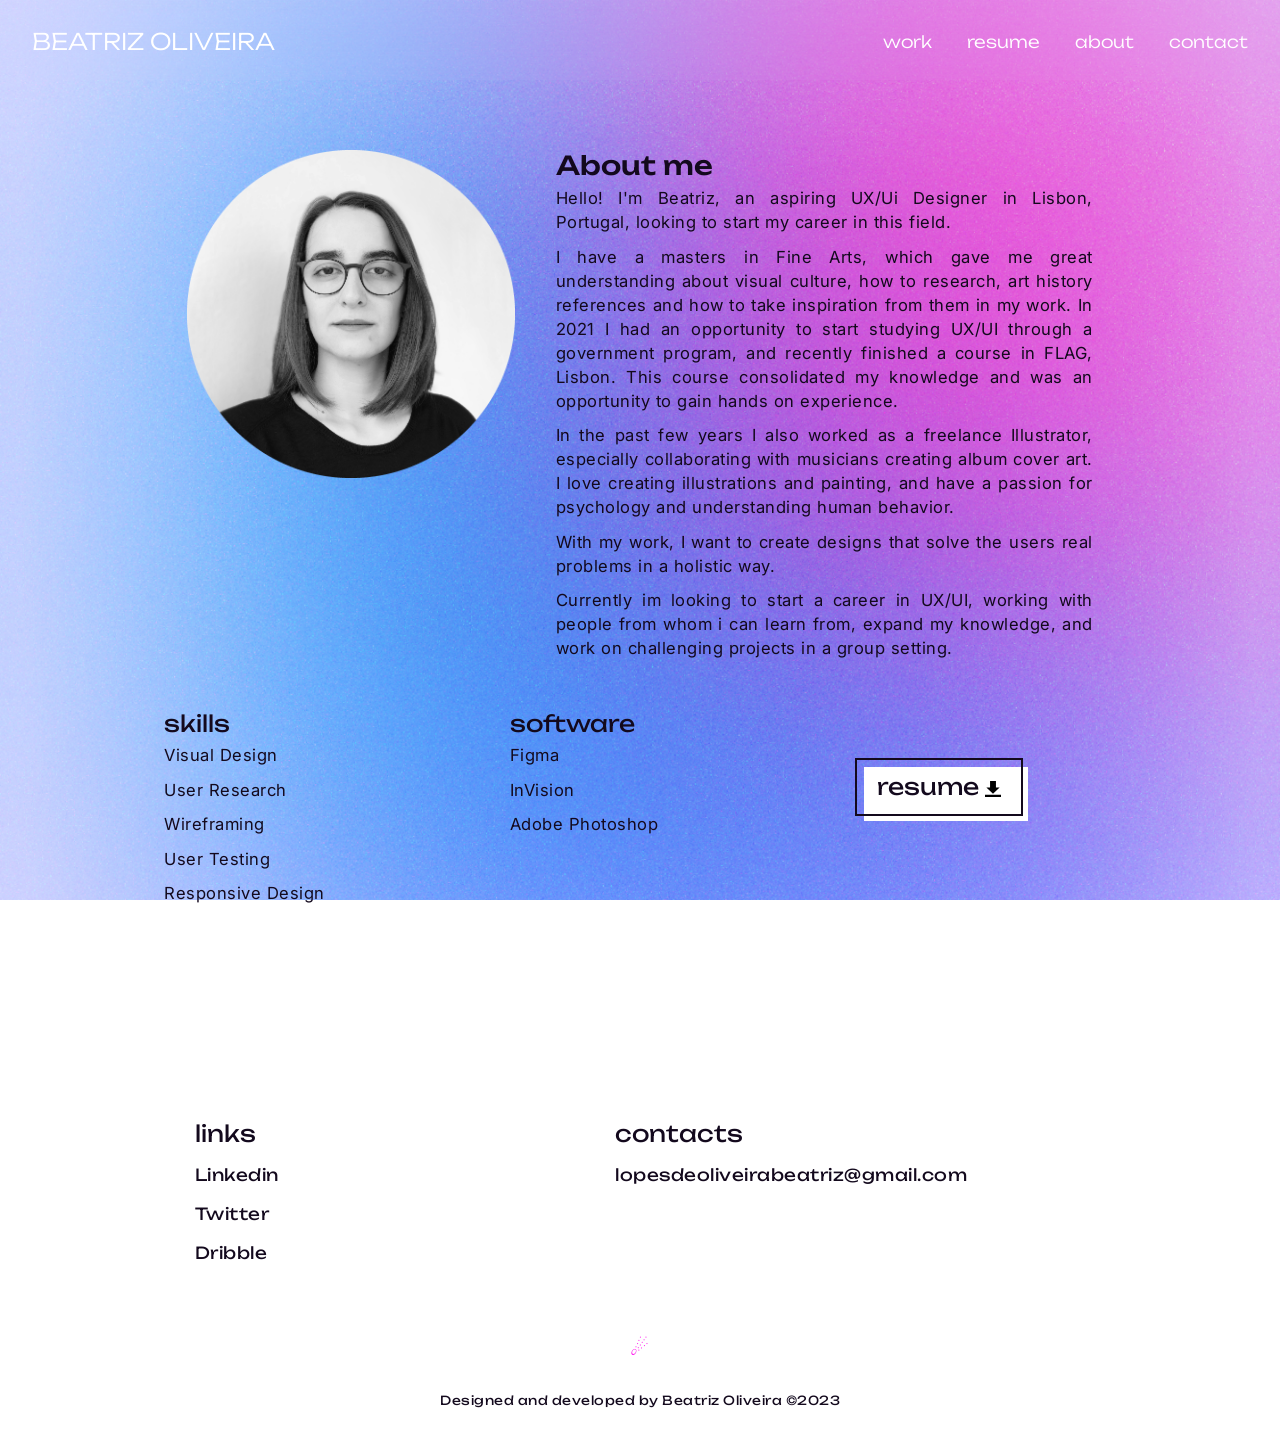
==== about.html @ e4862fd5 "glyphter files" ====
<!DOCTYPE html>
<html lang="en">

<head>
    <meta charset="UTF-8">
    <meta http-equiv="X-UA-Compatible" content="IE=edge">
    <meta name="viewport" content="width=device-width, initial-scale=1.0">
    <title>Portfolio Beatriz Oliveira</title>

    <link rel="stylesheet" href="css/reset.css">
    <link rel="stylesheet" href="css/aos.css" />
    <link rel="stylesheet" href="css/main.css">
    <link href="css/bootstrap.min.css" rel="stylesheet">

</head>

<body class="about-bg">
    <header class="main-header line-header" id="main-header">


    
            <a href="index.html" class="logo visible" id="logo">BEATRIZ OLIVEIRA</a>
        


        <nav class="main-nav">
            <ul>
                <li><a href="index.html#name-limit">work</a></li>
                <li><a href="https://drive.google.com/file/d/1c30F7CbvxbNqN9tIGQUNTeLo0bUeJkWR/view?usp=drive_link"
                        target="_blank">resume</a></li>
                <li><a href="/site_portfolio/about.html">about</a></li>
                <li><a href="#contact">contact</a></li>
            </ul>
        </nav>

        <div class="open-menu">
            <button class="btn-hamburger">
                <img class="hamburger" src="files/img/el_hamburger_white.svg" alt="">
            </button>
        </div>

        <div class="menu-mobile desactivado">
            <div class="menu-padding">
                <div class="icon-close">
                    <button class="btnClose">
                        <i class="fas fa-times" aria-hidden="true">
                            <img class="close" src="files/img/ion_close.svg" alt="">
                        </i>
                    </button>
                </div>
                <ul class="menu-list">
                    <li><a href="index.html">work</a></li>
                    <li><a href="https://drive.google.com/file/d/1c30F7CbvxbNqN9tIGQUNTeLo0bUeJkWR/view?usp=drive_link"
                            target="_blank">resume</a></li>
                    <li><a href="/site_portfolio/about.html">about</a></li>
                    <li><a href="#contact">contact</a></li>
                </ul>
            </div>
        </div>

    </header>

    <main>
        <section class="about">
            <div class="about-container justify-content-center">
                <!-- <h1>About me</h1> -->

                <div class="row justify-content-center">
                    <div class="vertical-align col-12 col-sm-12 col-md-4 col-lg-4 col-xl-4">
                        <img class="img-fluid portrait" src="./files/img/final.png" alt="Headshot of Beatriz looking at the camera on white background">
                    </div>

                    <div class="col-12 col-sm-12 col-md-6 col-lg-6 col-xl-6">
                        <h1>About me</h1>

                        <p>Hello! I'm Beatriz, an aspiring UX/Ui Designer  in  Lisbon, Portugal,  looking to start my career in this field.</p>

                        <p> I have a masters  in Fine Arts, which gave me great understanding about visual culture, how to research, art history references and how to take inspiration from them in  my work. 
                        In 2021 I had an opportunity to start studying UX/UI through a government program, and recently finished a course in FLAG, Lisbon. This course  consolidated my knowledge and was an opportunity to gain hands on experience.</p> 
                        
                        <p>In the past few years I also worked as a freelance Illustrator, especially collaborating with musicians creating album cover art.    
                        I love creating illustrations and  painting, and have a passion for psychology and understanding human behavior.</p>   
                        
                        <p>With my work, I want to create designs that solve the users real problems in a holistic way.</p> 
                            
                        <p>Currently im looking to start a career in UX/UI, working with people from whom i can learn from, expand my knowledge, and work on challenging projects in a group setting. </p>
                            
                        <!-- <p>Reach out to lopesdeoliveirabeatriz@gmail.com to connect!</p> -->
                            
                            
                        </p>
                        
                    </div>
                </div><!--end row-->

                <div class="row justify-content-evenly ">
                    <div class="col-6 col-sm-6 col-md-3 col-lg-3 col-xl-3">
                        <h3>skills</h3>
                        <p> Visual Design</p>
                        <p> User Research</p>
                        <p> Wireframing</p>
                        <p> User Testing</p>
                        <p> Responsive Design</p>
                    </div>

                    <div class="col-6 col-sm-6 col-md-3 col-lg-3 col-xl-3">
                        <h3>software</h3>
                        <p>Figma</p>
                        <p>InVision</p>
                        <p>Adobe Photoshop </p>
                    </div>

                    <div class="col-5 col-sm-5 col-md-4 col-lg-3 col-xl-3">
                        <a href="https://drive.google.com/file/d/1c30F7CbvxbNqN9tIGQUNTeLo0bUeJkWR/view?usp=drive_link"
                            target="_blank">
                            <button class="btn-resume" role="button" alt="Download resume">
                                resume <img src="files/img/el_dwnload.svg" alt="Downwards arrow to bar">
                            </button>
                        </a>
                    </div>

                </div><!--end row-->
            </div><!--end of container-->
        </section><!--end of section-->


    </main>

    <footer class="main-footer">
        <section class="footer-container">
            <div class="row justify-content-evenly">
                <div class="col-footer col-12 col-sm-3 col-md-3 col-lg-3 col-xl-3">
                    <h3>links</h3>
                    <a href="https://www.linkedin.com/in/bldo/" target="_blank">
                        <p>Linkedin</p>
                    </a>
                    <a href="twitter.com" target="_blank">
                        <p>Twitter</p>
                    </a>
                    <a href="dribble.com" target="_blank">
                        <p>Dribble</p>
                    </a>
                </div><!-- end col -->

                <div class="col-footer col-12 col-sm-7 col-md-5 col-lg-5 col-xl-5" id="contact">
                    <h3>contacts</h3>
                    <a href="mailto:lopesdeoliveirabeatriz@gmail.com" target="_blank">
                        <p>lopesdeoliveirabeatriz@gmail.com</p>
                    </a>

                </div><!-- end col -->
            </div><!--end row-->

            <div class="col-12 center-txt">
                <p class="center-txt" style="font-size: 2em; color: rgb(255, 26, 236);">&#9732;</p>
            </div><!-- end col -->
            <div class="row justify-content-center ">
                <div class="col-12">
                    <p class="center-txt" style="font-size: 1.2em;">Designed and developed by Beatriz Oliveira
                        &copy;2023</p>
                </div>
            </div><!-- end col -->



        </section><!--end of container-->

    </footer>

    <script src="js/jquery.js"></script>
    <script src="js/main.js"></script>
    <script></script>



</body>

</html>
---- css/main.css ----
@import url('https://fonts.googleapis.com/css2?family=Space+Grotesk:wght@300;400;500;600;700&display=swap');
@import url('https://fonts.googleapis.com/css2?family=Unbounded:wght@200;300;400;500;600;700;800;900&display=swap');
@import url('https://fonts.googleapis.com/css2?family=Inter:wght@100;200;300;400;500;600;700;800;900&display=swap');

@font-face {
    font-family: 'Glyphter';
    src: url('../fonts/Glyphter.eot');
    src: url('../fonts/Glyphter.eot?#iefix') format('embedded-opentype'),
        url('../fonts/Glyphter.woff') format('woff'),
        url('../fonts/Glyphter.ttf') format('truetype'),
        url('../fonts/Glyphter.svg#Glyphter') format('svg');
    font-weight: normal;
    font-style: normal;
}

*,
*::after,
*::before {
    box-sizing: border-box;
}

::selection {
    background-color: lime;
    color: #13091d;

}

html {
    font-family: 'Inter', sans-serif;
    -webkit-font-smooth: always;
    font-smooth: always;
    font-size: 62.5%;
    /* colocar o scroll com anmação nav atraves de ID dos elementos HTML */

    scroll-behavior: smooth;
}

body {
    background-color: rgb(17, 255, 48);
    /* background-image: url(../files/img/Rectangle.png); */
    background-size: cover;
    background-attachment: fixed;
    overflow-x: hidden;
}

#project1 {
    /* background: rgb(183,207,253);
    background: linear-gradient(180deg, rgba(183,207,253,1) 0%, rgba(97,169,250,1) 40%, rgba(145,104,233,1) 100%); */

    background: rgb(230, 222, 255);
    background: linear-gradient(180deg, rgb(206, 189, 255) 0%, rgba(171, 237, 255, 1) 47%, rgba(255, 185, 80, 1) 95%);
}

h1 {
    font-family: 'Unbounded', cursive;
    font-style: normal;
    font-weight: 400;
    font-size: 3.2em;
    line-height: 40px;
    color: #13091d;
}

h2 {
    font-family: 'Unbounded', cursive;
    font-style: normal;
    font-weight: 400;
    font-size: 3.2em;
    line-height: 40px;
    color: #13091d;
}

p {
    font-family: 'Inter';
    font-style: normal;
    font-weight: 400;
    font-size: 1.6em;
    line-height: 24px;
    /* identical to box height, or 150% */
    margin: 15px 0;
    letter-spacing: 0.5px;
    color: #13091d;
    text-align: justify;

}

.container {
    position: relative;
    max-width: 1200px;
    margin: 0 auto;
    padding: 0 25px;
}


.row {
    display: flex;
    flex-flow: row wrap;
}

.img-fluid {
    max-width: 100%;
    height: auto;
}

.img-cover {
    width: 100%;
    height: 100%;
    object-fit: cover;
}

.center-txt {
    text-align: center;
}

.left-txt {
    text-align: left;
}

.right-txt {
    text-align: right;
}

.vertical-align {
    vertical-align: middle;
    text-align: center;
}

.center {
    display: flex;
    justify-content: center;
    align-items: center;
}


/* -------------------------------------------------------------------------------------------------- */
/* ----------------------------------------HEADER---------------------------------------------------- */
/* -------------------------------------------------------------------------------------------------- */


.main-header {
    position: fixed;
    min-height: 80px;
    left: 0px;
    top: 0px;
    right: 0px;
    z-index: 900;
    overflow: visible;
    margin-top: 0px;
    margin-bottom: 0px;
    padding-top: 0px;
    padding-left: 0px;

    background-color: transparent;
    color: transparent;

}

.line-header {
    backdrop-filter: blur(50px);
    /* border-bottom: #FFFFFF solid 2px; */

    transition: all 0.8s ease-in-out;
}

.index-header {
    color: #412A96 !important;
}

.logo {
    position: absolute;
    /* left: 80px; */
    top: 28px;
    margin-left: 32px;
    font-family: 'Unbounded', cursive;
    font-size: 2.2em;
    line-height: 28px;
    font-weight: 300;
    color: #fff;
    opacity: 0;
    z-index: 100;
    text-decoration: none;
}

.logo:hover {
    color: #FFFFFF;
}

.visible {
    opacity: 1;
    transition: all 0.8s ease-in-out;
}

.main-nav {
    position: relative;
    top: 15px;
    display: flex;
    justify-content: flex-end;
    margin-right: 32px;
}

.main-nav ul {
    display: flex;
    justify-content: flex-end;
    /* margin-right: 80px; */
}

.main-nav li {
    margin-right: 35px;
    transition: color .2s ease-in;
}

.main-nav li:hover a {
    /* padding-top: 18px; */
    /* color: aqua; */
    color: #fff;
    text-decoration: line-through;
}

.main-nav li:last-child {
    margin-right: 0;
}

.main-nav a {
    /* display e padding aparecem primeiro */
    display: block;
    padding-top: 15px;

    font-family: 'Unbounded', sans-serif;

    font-weight: 300;
    font-size: 1.6em;
    line-height: 24px;
    text-align: center;
    color: #FFFFFF;

    text-decoration: none;

    transition: all .3s ease-in;
}


/*------------------------ menu hamburguer  */

.btn-hamburger {
    display: none;
    position: absolute;
    height: 44px;
    width: 44px;
    background: transparent;
    border: none;

    top: 20px;
    right: 20px;
    align-content: center;
    justify-content: center;

    flex-wrap: wrap;
}

img.hamburger {
    max-height: 18px;

}

.btnClose {
    display: flex;
    position: absolute;
    height: 44px;
    width: 44px;
    background: transparent;
    border: none;

    top: 30px;
    right: 35px;

    top: 20px;
    right: 20px;
    align-content: center;
    justify-content: center;

    flex-wrap: wrap;


}

img.close {
    max-height: 18px;
}

.menu-list {
    font-family: 'Unbounded', sans-serif;
    font-style: normal;
    font-weight: 400;
    font-size: 2.2em;
    line-height: 55px;
    margin-top: 30px;
    margin-bottom: 10px;
    color: #13091d;
    padding: 60px 50px;
    text-align: center;
}

.menu-list a {
    text-decoration: none;
    color: #13091d;
    height: 44px;
}

.menu-list a:hover {
    color: #412a96;
}

.menu-mobile {
    /* display: none; */
    position: fixed;
    width: 100vw;
    height: 450px;
    z-index: 10;
    top: 0px;

    background-color: #FFFFFF;
    box-shadow: 10px 10px 10px #00000041;
    transition: all 0.s ease-in;
}

.desactivado {
    top: -650px;
    transition: top 0.5s ease-in-out;

    /* display: inline-block; */
}

/* .menu-padding {
    padding: 2rem;
} */





/* -------------------------------------------------------------------------------------------------- */
/* ----------------------------------------HERO---------------------------------------------------- */
/* -------------------------------------------------------------------------------------------------- */
.hero {
    -webkit-background-clip: text;
    background-clip: text;
    -webkit-text-fill-color: transparent;
    background-attachment: fixed;

    background-image: url(../files/img/Rectangle.png);

    overflow-x: clip;
}

.glyph {
    font-family: Glyphter, sans-serif;
    font-size: 12vh;
    letter-spacing: 0;
    word-spacing: -3vh;
    line-height: 13vh;
    word-wrap: break-word;
    text-align: right;
}

.glyph-container {
    position: absolute;
    display: inline;
    top: -60px;
    right: -120px;
}



.hero-container {
    position: relative;
    max-width: 1200px;
    /* margin: 60px 80px; */
    margin: 200px auto;
    padding: 0 25px;

    -webkit-background-clip: text;
    background-clip: text;
    -webkit-text-fill-color: transparent;
    background-attachment: fixed;

    background-image: url(../files/img/Rectangle.png);

}

.hero-container h1 {
    font-family: 'Unbounded', cursive;
    font-style: normal;
    font-weight: 500;
    font-size: 5.7em;
    line-height: 64px;


}



.hero-container h2 {
    font-family: 'Unbounded', cursive;
    font-style: normal;
    font-weight: 300;
    font-size: 3.2em;
    line-height: 40px;

    color: #fff;

    /* margin: 100px 0; */
}

/* .hero-container img { 
    max-width: 360px;
    margin: auto;
    border-radius: 50%; 
 } */

.pattern {

    height: 500px;
    position: absolute;
    top: 100px;
    right: 0px;


}

.reverse-pattern {

    height: 500px;
    width: auto;
    position: absolute;
    bottom: -1208px;
    left: -2px;
}

.center-row {
    align-items: center;
}

/* -------------------------------------------------------------------------------------------------- */
/* ----------------------------------------THUMBNAILS------------------------------------------------ */
/* -------------------------------------------------------------------------------------------------- */


.vertical-txt {
    position: absolute;
    left: -19px;
    top: -9px;
    transform: rotate(-90deg);

    font-family: 'Unbounded', cursive;
    font-style: normal;
    font-weight: 400;
    font-size: 2.2em;
    line-height: 40px;
    color: #412a96;
}

.thumbnail-container {
    /* position: relative;
    max-width: 1200px;
    margin: 60px 80px 100px 80px;
    padding: 0 25px; */
    position: relative;
    max-width: 1200px;
    /* margin: 60px 80px; */
    /* margin: 100px auto auto auto; */
    margin: 0 auto;
    padding: 0 25px;
    width: 100%;
}


.thumbnail {
    display: flex;
    height: 300px;
    /* background-color: #38023b; */
    /* background-color: #4822d3; */
    background-color: #6e71df;

    max-width: 1200px;
    align-items: center;
    transition: .3s ease-in-out;

}

/* .thumbnail-2 {
    transition: .3s ease-in-out;

}  */

.thumbnail-img {
    display: flex;
    height: 300px;
    /* background-color: #38023b; */
    /* background-color: #4822d3; */
    /* background-color: #6e71df; */

    max-width: 1200px;
    align-items: center;
}

.thumbnail-row {
    margin-bottom: 50px;
}

.thumbnail-container h1 {
    font-family: 'Unbounded', cursive;
    font-style: normal;
    font-weight: 400;
    font-size: 3.2em;
    line-height: 40px;

    color: #13091d;
    margin: 70px 0 20px 0;
}

.thumbnail-container h2 {
    font-family: 'Unbounded', cursive;
    font-style: normal;
    font-weight: 400;
    font-size: 2.2em;
    line-height: 28px;

    /* color: #1d091d; */
    color: #fff;

    margin-bottom: 0.5rem;
    margin-top: 1rem;
}

.thumbnail-container p {
    font-weight: 300;
    color: #fff;
}

.thumbnail-container a {
    text-decoration: none;

}

.tag {
    display: inline-block;
    /* width: 235px;
    height: 32px; */
    margin: 5px 4px;
    padding: 4px 7px;
    -webkit-box-align: center;
    -webkit-align-items: center;
    -ms-flex-align: center;
    align-items: center;
    background-color: none;
    border: 2px solid #412A96;
    font-family: Unbounded, sans-serif;
    font-weight: 400;
    color: #412A96;
    font-size: 1.2em;
}


.thumbnail-text {
    padding-left: 20px;
    padding-right: 20px;
    width: 100%;
}

/* -------------hover effect------------ */


.thumbnail-solid:hover {
    background-color: #D960DA;
}


.text {
    position: relative;
    text-align: right;
    font-family: 'Unbounded', sans-serif;
    font-style: normal;
    font-weight: 400;
    font-size: 1.6em;
    line-height: 28px;
    color: #fff;
    margin-bottom: -2rem;
    margin-top: 2rem;
    height: 44px;
}







/* -------------------------------------------------------------------------------------------------- */
/* ---------------------------------------------ABOUT------------------------------------------------ */
/* -------------------------------------------------------------------------------------------------- */

.about-bg {
    background-image: url(../files/img/Rectangle.png);
}

.about-container {
    position: relative;
    max-width: 1200px;
    /* margin: 60px 80px; */
    margin: 150px auto;
    padding: 0 25px;

}

.about h3 {
    font-family: 'Unbounded', cursive;
    font-style: normal;
    font-weight: 400;
    font-size: 2.2em;
    line-height: 28px;
    color: #13091d;

    margin: 40px 0 5px 0;
}


.btn-resume {
    font-family: 'Unbounded', cursive;
    font-style: normal;
    font-weight: 400;
    font-size: 2.2em;
    line-height: 28px;
    color: #13091d;

    margin: 88px 0 0 0;
    padding: 13px 20px 13px;
    outline: 0;
    border: 2px solid #13091d;
    cursor: pointer;
    position: relative;
    background-color: rgba(0, 0, 0, 0);
    user-select: none;
    -webkit-user-select: none;
    touch-action: manipulation;
}

.btn-resume:after {
    content: "";
    background-color: #FFFFFF;
    width: 100%;
    z-index: -1;
    position: absolute;
    height: 100%;
    top: 7px;
    left: 7px;
    transition: 0.2s;

}

.btn-resume:hover:after {
    top: 0px;
    left: 0px;
}

.btn-resume:hover {
    color: #D960DA;
}



.portrait {
    padding-right: 25px;
    padding-bottom: 20px;
}


/* -------------------------------------------------------------------------------------------------- */
/* ---------------------------------------------PROJECTS------------------------------------------------ */
/* -------------------------------------------------------------------------------------------------- */

.title-project {
    margin-bottom: 40px;
}

.cover-container {
    position: relative;
    max-width: 1200px;
    /* margin: 60px 80px; */
    margin: 150px auto -20px;
    padding: 0 25px;
}

.cover {
    /* display: inline; */
    height: 500px;
    /* background-color: #412a96; */
    margin-bottom: 50px;
    max-width: 1200px;
}

.project-container {
    position: relative;
    max-width: 1200px;
    /* margin: 60px 80px; */
    margin: 0 auto;
    padding: 0 25px;
}

.header-project h1 {
    font-family: 'Unbounded', cursive;
    font-style: normal;
    font-weight: 400;
    font-size: 3.2em;
    line-height: 40px;
    color: #13091d;
}

.project-container h2 {
    font-family: 'Unbounded', cursive;
    font-style: normal;
    font-weight: 400;
    font-size: 2.2em;
    line-height: 28px;
    margin-top: 60px;
    margin-bottom: 30px;
    color: #412A96;
}

.project-container h3 {
    font-family: 'Unbounded', cursive;
    font-style: normal;
    font-weight: 400;
    font-size: 2.2em;
    line-height: 28px;
    margin-top: 30px;
    margin-bottom: 10px;
    color: #13091d;
}

.project-container p {
    font-family: 'Inter';
    font-style: normal;
    font-weight: 400;
    font-size: 1.6em;
    line-height: 24px;
    margin: 15px 0;
    letter-spacing: 0.5px;
}

.project-container li {
    font-family: 'Inter';
    font-style: normal;
    font-weight: 400;
    font-size: 1.6em;
    line-height: 24px;
    margin: 22px 0;
    letter-spacing: 0.5px;
}

/* .project-container hr {
    margin-top: 30px;
    margin-bottom: 10px;
    color: #13091d;
} */


.aside-block {
    margin: 37px auto;
    /* background: #fff; */
    padding: 11px 31px;
    border: black solid 2px;
}

.persona-block {
    margin: 37px auto;
    /* background: #fff; */
    padding: 30px 30px;
    border: black solid 2px;
    vertical-align: middle;
}

.persona-block li {
    margin: 9px 0;
    list-style-type:disc;
}



.quotes {
    margin: 50px auto 50px auto;
    padding: 0px 22px;
    border-left: #13091d solid 2px;
}

.quotes p {
    font-family: 'Inter';
    font-style: italic;
    font-weight: 400;
    font-size: 1.6em;
    line-height: 25px;
    letter-spacing: 0.5px;
    
}

.project-container img {
    margin: 30px auto;
}

.paragraph-block {
    margin-bottom: 50px;
    justify-content: center;
}

.iframe-container {
    position: relative;
    overflow: hidden;
    width: 100%;
    padding-top: 56.25%;
}

.responsive-iframe {
    position: absolute;
    top: 0;
    left: 0;
    bottom: 0;
    right: 0;
    width: 100%;
    height: 100%;
}




/* -------------------------------------------------------------------------------------------------- */
/* ---------------------------------------------FOOTER------------------------------------------------ */
/* -------------------------------------------------------------------------------------------------- */

.main-footer {
    background-color: #fff;
    min-height: 130px;
    /* padding-top: 30px; */
}

.footer-container {
    position: relative;
    max-width: 1200px;
    /* margin: 60px 80px; */
    margin: 0 auto;
    padding: 55px 25px 5px 25px;
}


.main-footer h3 {
    font-family: 'Unbounded', cursive;
    font-style: normal;
    font-weight: 400;
    font-size: 2.2em;
    line-height: 28px;
    color: #13091d;
}

.main-footer a {
    text-decoration: none;
    /* margin: 20px; */
}

.main-footer p {
    font-family: 'Unbounded', cursive;
    font-style: normal;
    font-weight: 400;
    font-size: 1.6em;
    line-height: 24px;
    color: #13091d;
    letter-spacing: 0.5px;
    margin: 15px 0;
}

.main-footer img {
    margin: 15px 0;
    max-height: 25px;
}

.col-footer {
    margin-bottom: 40px;
}


/* -------------------------------------------------------------------------------------------------- */
/* -----------------------------------MEDIA QUERIES--------------------------------------------------- */
/* -------------------------------------------------------------------------------------------------- */

@media (min-width:1200px) {
    html {
        font-size: 65%;
    }
}

@media (max-width:1200px) {

    html {
        font-size: 62, 5%;
    }
}

@media (max-width:992px) {
    html {
        font-size: 60%;
    }

    .glyph-container {

        right: -182px;
    }

    .vertical-txt {
        left: -44px;

    }

    .cover {
        height: 350px;
    }

}

@media (max-width:896px) {
    .glyph-container {
        top: 73px;
        right: -94px;
    }

}

@media (max-width:768px) {
    html {
        font-size: 58.5%;
    }

    .portrait {
        padding-right: 50px;
        padding-left: 50px;
        padding-bottom: 50px;
    }

    .main-nav {
        display: none;
    }

    .btn-hamburger {
        display: flex;

    }

    .hero-container {
        margin: 125px auto;
    }

    .glyph-container {
        top: 159px;
        right: -119px;
    }

    .cover {
        height: 300px;
    }

    /* .btn-resume {
        padding: 13px 50px 13px;
    } */


}

@media (max-width:576px) {

    .vertical-txt {
        transform: rotate(0deg);
        left: 18px;
        top: -50px;

    }

    .cover {
        height: 200px;
    }

    .col-footer {
        text-align: center;
        align-content: center;
        align-self: center;
        align-items: center;
    }

    .main-footer p {
        text-align: center;
        line-height: 44px;

    }

    .main-footer a {
        line-height: 44px;
    }

}

@media (max-width:430px) {}






/*-----------------------------------------------------------------*/
/*-------------------------
BREAKPOINTS
/*-----------------------------------------------------------------*/


@media screen and (min-width:576px) {

    .hero-container,
    .thumbnail-container,
    .about-container,
    .project-container,
    .container {
        max-width: 540px;
    }
}

@media screen and (min-width:768px) {

    .hero-container,
    .thumbnail-container,
    .about-container,
    .project-container,
    .container {
        max-width: 720px;
    }
}

@media screen and (min-width:992px) {

    .hero-container,
    .thumbnail-container,
    .about-container,
    .project-container,
    .container {
        max-width: 960px;
    }
}

@media screen and (min-width:1200px) {

    .hero-container,
    .thumbnail-container,
    .about-container,
    .project-container,
    .container {
        max-width: 1140px;
    }
}

@media screen and (min-width:1400px) {

    .hero-container,
    .thumbnail-container,
    .about-container,
    .project-container,
    .container {
        max-width: 1320px;
    }
}


/*-----------------------------------------------------------------*/
/*-------------------------
BREAKPOINTS
/*-----------------------------------------------------------------*/


@media (min-width: 768px) {
    .button-52 {
        padding: 13px 50px 13px;
    }
}
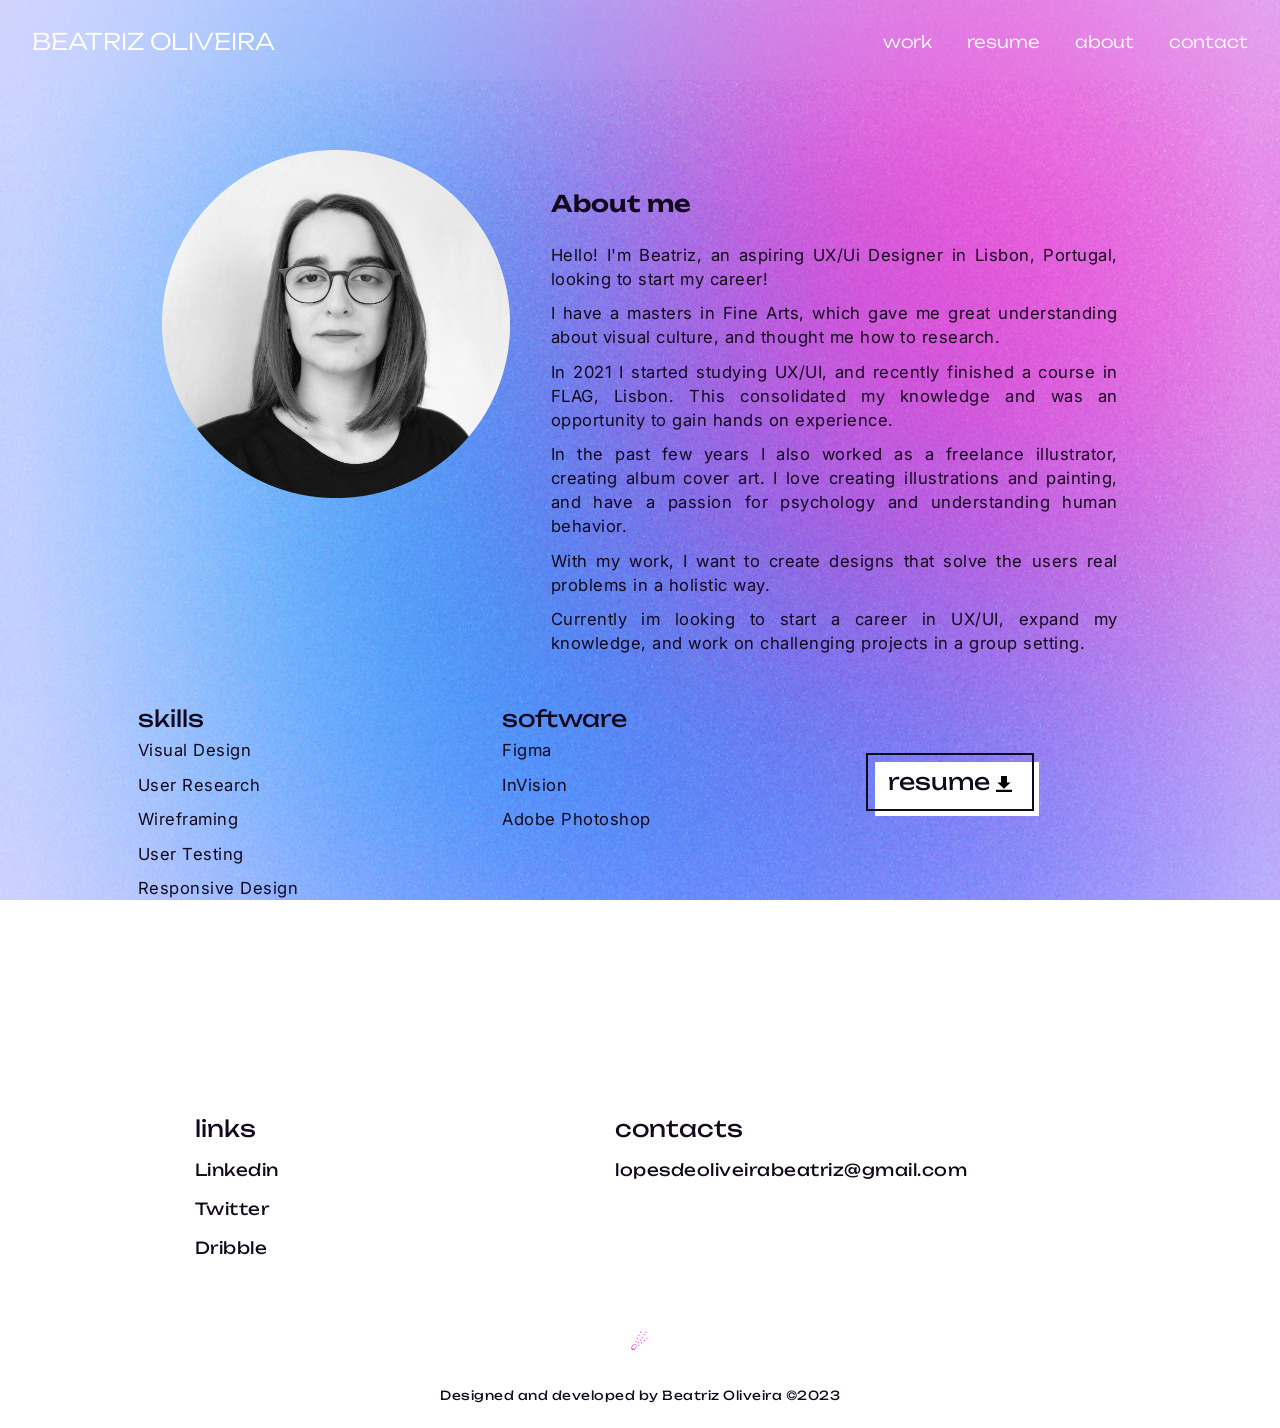
==== commit 057ceec5: "fonts" ====
--- a/about.html
+++ b/about.html
@@ -17,12 +17,8 @@
 <body class="about-bg">
     <header class="main-header line-header" id="main-header">
 
-
-    
-            <a href="index.html" class="logo visible" id="logo">BEATRIZ OLIVEIRA</a>
-        
-
-
+        <a href="index.html" class="logo visible" id="logo">BEATRIZ OLIVEIRA</a>
+      
         <nav class="main-nav">
             <ul>
                 <li><a href="index.html#name-limit">work</a></li>
@@ -31,7 +27,7 @@
                 <li><a href="/site_portfolio/about.html">about</a></li>
                 <li><a href="#contact">contact</a></li>
             </ul>
-        </nav>
+        </nav><!--end main nav-->
 
         <div class="open-menu">
             <button class="btn-hamburger">
@@ -56,42 +52,37 @@
                     <li><a href="#contact">contact</a></li>
                 </ul>
             </div>
-        </div>
-
-    </header>
+        </div><!--end menu mobile-->
+    </header><!--end header-->
 
     <main>
         <section class="about">
             <div class="about-container justify-content-center">
-                <!-- <h1>About me</h1> -->
 
                 <div class="row justify-content-center">
-                    <div class="vertical-align col-12 col-sm-12 col-md-4 col-lg-4 col-xl-4">
+                    <div class="vertical-align col-12 col-sm-12 col-md-5 col-lg-4 col-xl-4">
                         <img class="img-fluid portrait" src="./files/img/final.png" alt="Headshot of Beatriz looking at the camera on white background">
-                    </div>
+                    </div><!--end col-->
 
-                    <div class="col-12 col-sm-12 col-md-6 col-lg-6 col-xl-6">
+                    <div class="col-12 col-sm-12 col-md-7 col-lg-6 col-xl-6">
                         <h1>About me</h1>
 
-                        <p>Hello! I'm Beatriz, an aspiring UX/Ui Designer  in  Lisbon, Portugal,  looking to start my career in this field.</p>
+                        <p>Hello! I'm Beatriz, an aspiring UX/Ui Designer  in  Lisbon, Portugal,  looking to start my career!</p>
 
-                        <p> I have a masters  in Fine Arts, which gave me great understanding about visual culture, how to research, art history references and how to take inspiration from them in  my work. 
-                        In 2021 I had an opportunity to start studying UX/UI through a government program, and recently finished a course in FLAG, Lisbon. This course  consolidated my knowledge and was an opportunity to gain hands on experience.</p> 
-                        
-                        <p>In the past few years I also worked as a freelance Illustrator, especially collaborating with musicians creating album cover art.    
-                        I love creating illustrations and  painting, and have a passion for psychology and understanding human behavior.</p>   
+                        <p> I have a masters in Fine Arts, which gave me great understanding about visual culture, and thought me how to research.</p> 
+
+                       <p> In 2021 I started studying UX/UI, and recently finished a course in FLAG, Lisbon. This consolidated my knowledge and was an opportunity to gain hands on experience.</p> 
+                       <p>In the past few years I also worked as a freelance illustrator, creating album cover art. I love creating illustrations and  painting, and have a passion for psychology and understanding human behavior.</p>   
                         
                         <p>With my work, I want to create designs that solve the users real problems in a holistic way.</p> 
                             
-                        <p>Currently im looking to start a career in UX/UI, working with people from whom i can learn from, expand my knowledge, and work on challenging projects in a group setting. </p>
-                            
-                        <!-- <p>Reach out to lopesdeoliveirabeatriz@gmail.com to connect!</p> -->
-                            
-                            
-                        </p>
-                        
-                    </div>
-                </div><!--end row-->
+                        <p>Currently im looking to start a career in UX/UI, expand my knowledge, and work on challenging projects in a group setting. </p> 
+                    
+                    </div><!--end col--> 
+
+                </div><!--end row-->   
+
+              
 
                 <div class="row justify-content-evenly ">
                     <div class="col-6 col-sm-6 col-md-3 col-lg-3 col-xl-3">
@@ -101,14 +92,14 @@
                         <p> Wireframing</p>
                         <p> User Testing</p>
                         <p> Responsive Design</p>
-                    </div>
+                    </div><!--end col-->
 
                     <div class="col-6 col-sm-6 col-md-3 col-lg-3 col-xl-3">
                         <h3>software</h3>
                         <p>Figma</p>
                         <p>InVision</p>
                         <p>Adobe Photoshop </p>
-                    </div>
+                    </div><!--end col-->
 
                     <div class="col-5 col-sm-5 col-md-4 col-lg-3 col-xl-3">
                         <a href="https://drive.google.com/file/d/1c30F7CbvxbNqN9tIGQUNTeLo0bUeJkWR/view?usp=drive_link"
@@ -117,13 +108,11 @@
                                 resume <img src="files/img/el_dwnload.svg" alt="Downwards arrow to bar">
                             </button>
                         </a>
-                    </div>
+                    </div><!--end col-->
 
                 </div><!--end row-->
             </div><!--end of container-->
         </section><!--end of section-->
-
-
     </main>
 
     <footer class="main-footer">
@@ -147,19 +136,19 @@
                     <a href="mailto:lopesdeoliveirabeatriz@gmail.com" target="_blank">
                         <p>lopesdeoliveirabeatriz@gmail.com</p>
                     </a>
-
                 </div><!-- end col -->
             </div><!--end row-->
 
             <div class="col-12 center-txt">
                 <p class="center-txt" style="font-size: 2em; color: rgb(255, 26, 236);">&#9732;</p>
             </div><!-- end col -->
+
             <div class="row justify-content-center ">
                 <div class="col-12">
                     <p class="center-txt" style="font-size: 1.2em;">Designed and developed by Beatriz Oliveira
                         &copy;2023</p>
-                </div>
-            </div><!-- end col -->
+                </div><!--end col-->
+            </div><!-- end row -->
 
 
 
--- a/css/main.css
+++ b/css/main.css
@@ -13,6 +13,7 @@
     font-style: normal;
 }
 
+
 *,
 *::after,
 *::before {
@@ -20,9 +21,8 @@
 }
 
 ::selection {
-    background-color: lime;
-    color: #13091d;
-
+    background-color: rgb(0, 255, 242);
+    color: #13091d;
 }
 
 html {
@@ -30,13 +30,12 @@
     -webkit-font-smooth: always;
     font-smooth: always;
     font-size: 62.5%;
-    /* colocar o scroll com anmação nav atraves de ID dos elementos HTML */
-
+  
     scroll-behavior: smooth;
 }
 
 body {
-    background-color: rgb(17, 255, 48);
+    background-color: #fff;
     /* background-image: url(../files/img/Rectangle.png); */
     background-size: cover;
     background-attachment: fixed;
@@ -44,9 +43,6 @@
 }
 
 #project1 {
-    /* background: rgb(183,207,253);
-    background: linear-gradient(180deg, rgba(183,207,253,1) 0%, rgba(97,169,250,1) 40%, rgba(145,104,233,1) 100%); */
-
     background: rgb(230, 222, 255);
     background: linear-gradient(180deg, rgb(206, 189, 255) 0%, rgba(171, 237, 255, 1) 47%, rgba(255, 185, 80, 1) 95%);
 }
@@ -80,7 +76,6 @@
     letter-spacing: 0.5px;
     color: #13091d;
     text-align: justify;
-
 }
 
 .container {
@@ -90,7 +85,6 @@
     padding: 0 25px;
 }
 
-
 .row {
     display: flex;
     flex-flow: row wrap;
@@ -131,10 +125,12 @@
 }
 
 
+
+
+
 /* -------------------------------------------------------------------------------------------------- */
 /* ----------------------------------------HEADER---------------------------------------------------- */
 /* -------------------------------------------------------------------------------------------------- */
-
 
 .main-header {
     position: fixed;
@@ -151,7 +147,6 @@
 
     background-color: transparent;
     color: transparent;
-
 }
 
 .line-header {
@@ -220,7 +215,6 @@
 }
 
 .main-nav a {
-    /* display e padding aparecem primeiro */
     display: block;
     padding-top: 15px;
 
@@ -238,7 +232,7 @@
 }
 
 
-/*------------------------ menu hamburguer  */
+/*------------------------ menu mobile--------------------------*/
 
 .btn-hamburger {
     display: none;
@@ -258,7 +252,6 @@
 
 img.hamburger {
     max-height: 18px;
-
 }
 
 .btnClose {
@@ -278,8 +271,6 @@
     justify-content: center;
 
     flex-wrap: wrap;
-
-
 }
 
 img.close {
@@ -318,7 +309,7 @@
     top: 0px;
 
     background-color: #FFFFFF;
-    box-shadow: 10px 10px 10px #00000041;
+    box-shadow: 10px 10px 10px #13091d41;
     transition: all 0.s ease-in;
 }
 
@@ -329,18 +320,16 @@
     /* display: inline-block; */
 }
 
-/* .menu-padding {
-    padding: 2rem;
-} */
-
-
-
-
-
-/* -------------------------------------------------------------------------------------------------- */
-/* ----------------------------------------HERO---------------------------------------------------- */
-/* -------------------------------------------------------------------------------------------------- */
-.hero {
+
+
+
+
+/* -------------------------------------------------------------------------------------------------- */
+/* ------------------------------------------HERO---------------------------------------------------- */
+/* -------------------------------------------------------------------------------------------------- */
+
+
+.hero-default {
     -webkit-background-clip: text;
     background-clip: text;
     -webkit-text-fill-color: transparent;
@@ -348,6 +337,15 @@
 
     background-image: url(../files/img/Rectangle.png);
 
+    overflow-x: clip;
+}
+
+.hero-firefox {
+    -webkit-background-clip: text;
+    background-clip: text;
+    -webkit-text-fill-color: transparent;
+    background-attachment: fixed;
+    background-color: #8BA3F6;
     overflow-x: clip;
 }
 
@@ -359,6 +357,9 @@
     line-height: 13vh;
     word-wrap: break-word;
     text-align: right;
+
+    overflow-x: clip;
+    overflow-y: clip;
 }
 
 .glyph-container {
@@ -367,8 +368,6 @@
     top: -60px;
     right: -120px;
 }
-
-
 
 .hero-container {
     position: relative;
@@ -376,14 +375,14 @@
     /* margin: 60px 80px; */
     margin: 200px auto;
     padding: 0 25px;
-
+}
+
+.bg-clip {
     -webkit-background-clip: text;
     background-clip: text;
     -webkit-text-fill-color: transparent;
     background-attachment: fixed;
-
     background-image: url(../files/img/Rectangle.png);
-
 }
 
 .hero-container h1 {
@@ -392,11 +391,15 @@
     font-weight: 500;
     font-size: 5.7em;
     line-height: 64px;
-
-
-}
-
-
+}
+
+.hero-container h1 {
+    font-family: 'Unbounded', cursive;
+    font-style: normal;
+    font-weight: 500;
+    font-size: 5.7em;
+    line-height: 64px;
+}
 
 .hero-container h2 {
     font-family: 'Unbounded', cursive;
@@ -410,20 +413,11 @@
     /* margin: 100px 0; */
 }
 
-/* .hero-container img { 
-    max-width: 360px;
-    margin: auto;
-    border-radius: 50%; 
- } */
-
 .pattern {
-
-    height: 500px;
+     height: 500px;
     position: absolute;
     top: 100px;
     right: 0px;
-
-
 }
 
 .reverse-pattern {
@@ -438,6 +432,10 @@
 .center-row {
     align-items: center;
 }
+
+
+
+
 
 /* -------------------------------------------------------------------------------------------------- */
 /* ----------------------------------------THUMBNAILS------------------------------------------------ */
@@ -483,13 +481,7 @@
     max-width: 1200px;
     align-items: center;
     transition: .3s ease-in-out;
-
-}
-
-/* .thumbnail-2 {
-    transition: .3s ease-in-out;
-
-}  */
+}
 
 .thumbnail-img {
     display: flex;
@@ -538,7 +530,6 @@
 
 .thumbnail-container a {
     text-decoration: none;
-
 }
 
 .tag {
@@ -559,20 +550,18 @@
     font-size: 1.2em;
 }
 
-
 .thumbnail-text {
     padding-left: 20px;
     padding-right: 20px;
     width: 100%;
 }
 
-/* -------------hover effect------------ */
+/* -------------------hover effect------------------- */
 
 
 .thumbnail-solid:hover {
     background-color: #D960DA;
 }
-
 
 .text {
     position: relative;
@@ -593,7 +582,6 @@
 
 
 
-
 /* -------------------------------------------------------------------------------------------------- */
 /* ---------------------------------------------ABOUT------------------------------------------------ */
 /* -------------------------------------------------------------------------------------------------- */
@@ -608,20 +596,29 @@
     /* margin: 60px 80px; */
     margin: 150px auto;
     padding: 0 25px;
-
-}
-
-.about h3 {
-    font-family: 'Unbounded', cursive;
-    font-style: normal;
-    font-weight: 400;
+}
+
+.about h1 {
+    font-family: 'Unbounded', cursive;
+    font-style: normal;
+    font-weight: 600;
     font-size: 2.2em;
     line-height: 28px;
     color: #13091d;
 
+    margin: 40px 0 25px 0;
+}
+
+.about h3 {
+    font-family: 'Unbounded', cursive;
+    font-style: normal;
+    font-weight: 400;
+    font-size: 2.2em;
+    line-height: 28px;
+    color: #13091d;
+
     margin: 40px 0 5px 0;
 }
-
 
 .btn-resume {
     font-family: 'Unbounded', cursive;
@@ -653,7 +650,6 @@
     top: 7px;
     left: 7px;
     transition: 0.2s;
-
 }
 
 .btn-resume:hover:after {
@@ -665,12 +661,13 @@
     color: #D960DA;
 }
 
-
-
 .portrait {
     padding-right: 25px;
     padding-bottom: 20px;
 }
+
+
+
 
 
 /* -------------------------------------------------------------------------------------------------- */
@@ -752,29 +749,30 @@
     font-weight: 400;
     font-size: 1.6em;
     line-height: 24px;
-    margin: 22px 0;
+    list-style-type: disc;
+    /* margin: 22px 0; */
     letter-spacing: 0.5px;
 }
-
-/* .project-container hr {
-    margin-top: 30px;
-    margin-bottom: 10px;
-    color: #13091d;
-} */
-
 
 .aside-block {
     margin: 37px auto;
     /* background: #fff; */
     padding: 11px 31px;
-    border: black solid 2px;
-}
+    border: #13091d solid 2px;
+}
+
+.aside-block li {
+    margin: 22px 0;
+    list-style-type: none;
+
+}
+
 
 .persona-block {
     margin: 37px auto;
     /* background: #fff; */
     padding: 30px 30px;
-    border: black solid 2px;
+    border: #13091d solid 2px;
     vertical-align: middle;
 }
 
@@ -782,8 +780,6 @@
     margin: 9px 0;
     list-style-type:disc;
 }
-
-
 
 .quotes {
     margin: 50px auto 50px auto;
@@ -798,7 +794,6 @@
     font-size: 1.6em;
     line-height: 25px;
     letter-spacing: 0.5px;
-    
 }
 
 .project-container img {
@@ -828,8 +823,6 @@
 }
 
 
-
-
 /* -------------------------------------------------------------------------------------------------- */
 /* ---------------------------------------------FOOTER------------------------------------------------ */
 /* -------------------------------------------------------------------------------------------------- */
@@ -848,7 +841,6 @@
     padding: 55px 25px 5px 25px;
 }
 
-
 .main-footer h3 {
     font-family: 'Unbounded', cursive;
     font-style: normal;
@@ -884,8 +876,11 @@
 }
 
 
-/* -------------------------------------------------------------------------------------------------- */
-/* -----------------------------------MEDIA QUERIES--------------------------------------------------- */
+
+
+
+/* -------------------------------------------------------------------------------------------------- */
+/* -----------------------------------MEDIA QUERIES-------------------------------------------------- */
 /* -------------------------------------------------------------------------------------------------- */
 
 @media (min-width:1200px) {
@@ -920,6 +915,10 @@
         height: 350px;
     }
 
+.portrait{
+    padding-right: 10px;
+    padding-left: 0px;
+    padding-bottom: 57px;
 }
 
 @media (max-width:896px) {
@@ -935,12 +934,7 @@
         font-size: 58.5%;
     }
 
-    .portrait {
-        padding-right: 50px;
-        padding-left: 50px;
-        padding-bottom: 50px;
-    }
-
+ 
     .main-nav {
         display: none;
     }
@@ -963,10 +957,7 @@
         height: 300px;
     }
 
-    /* .btn-resume {
-        padding: 13px 50px 13px;
-    } */
-
+   
 
 }
 
@@ -993,26 +984,38 @@
     .main-footer p {
         text-align: center;
         line-height: 44px;
-
     }
 
     .main-footer a {
         line-height: 44px;
     }
 
-}
-
-@media (max-width:430px) {}
-
-
-
-
-
-
-/*-----------------------------------------------------------------*/
-/*-------------------------
-BREAKPOINTS
-/*-----------------------------------------------------------------*/
+    .portrait {
+        padding-right: 50px;
+        padding-left: 50px;
+        padding-bottom: 50px;
+    }
+
+}
+
+@media (max-width:430px) {
+
+    .portrait {
+        padding-right: 30px;
+        padding-left: 30px;
+        padding-bottom: 30px;
+    }
+
+
+}
+
+
+
+
+
+/*--------------------------------------------------------------------------------------------*/
+/*----------------------------------------BREAKPOINTS-----------------------------------------*/
+/*--------------------------------------------------------------------------------------------*/
 
 
 @media screen and (min-width:576px) {
@@ -1071,14 +1074,3 @@
 }
 
 
-/*-----------------------------------------------------------------*/
-/*-------------------------
-BREAKPOINTS
-/*-----------------------------------------------------------------*/
-
-
-@media (min-width: 768px) {
-    .button-52 {
-        padding: 13px 50px 13px;
-    }
-}
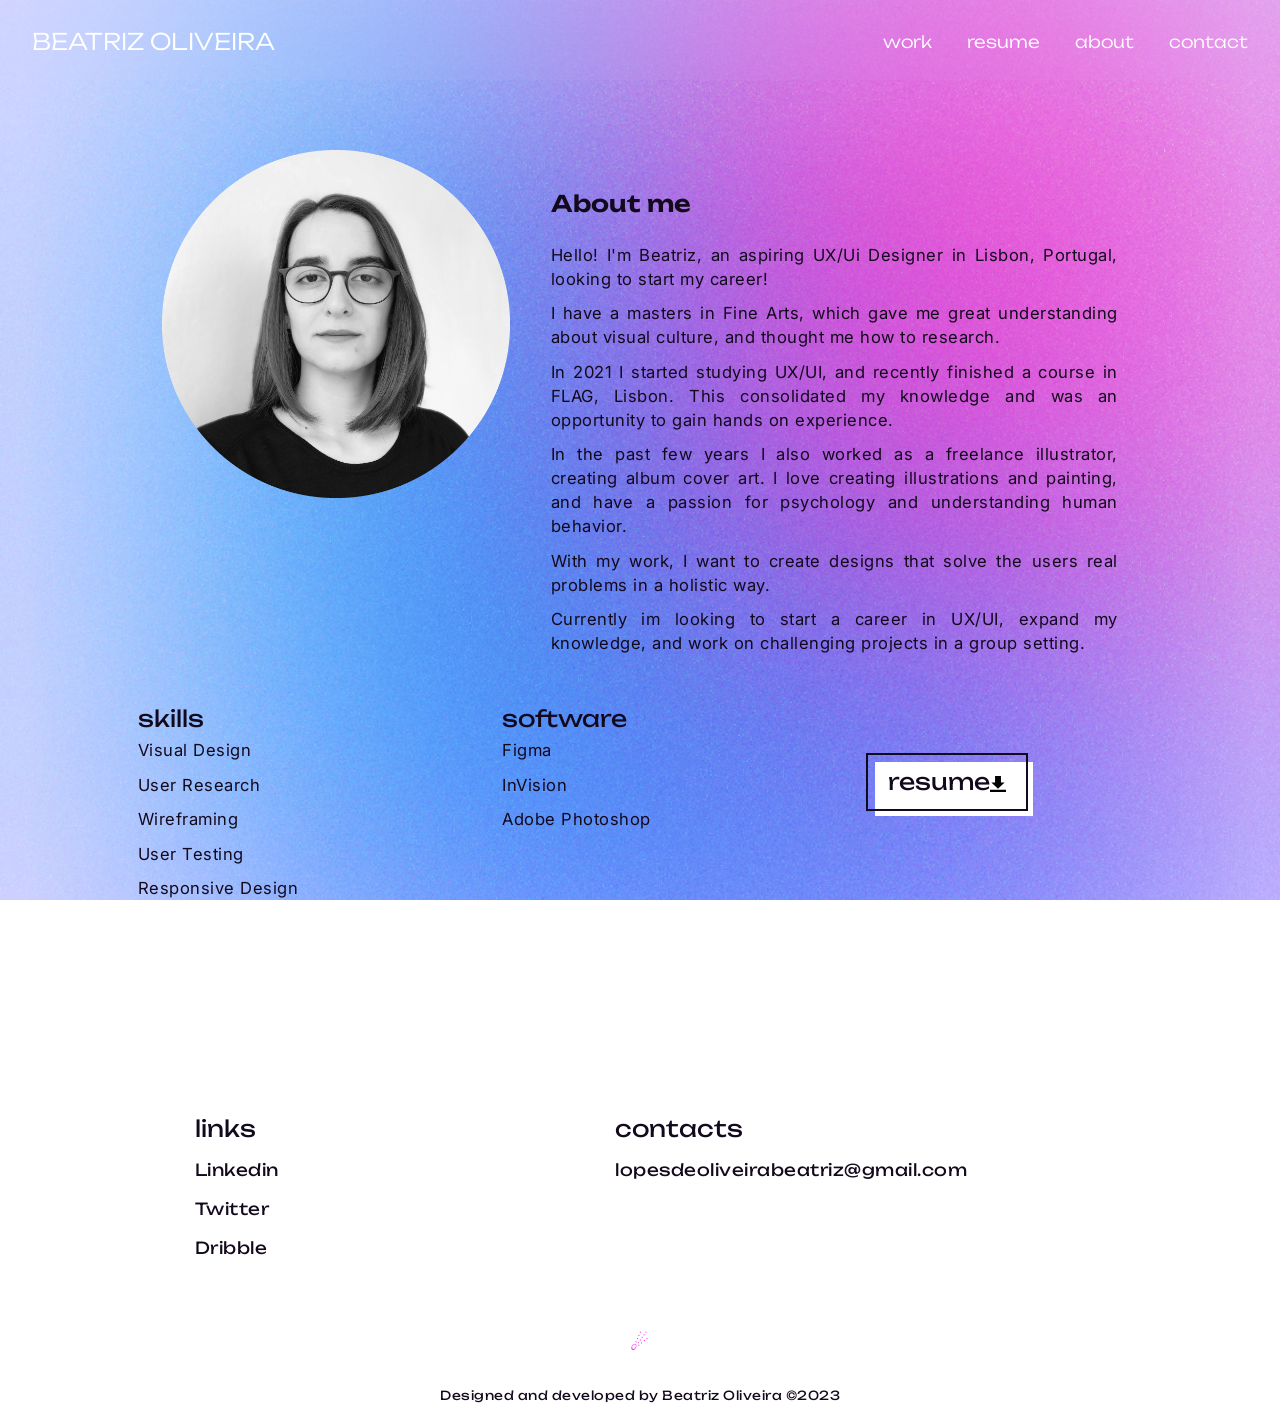
==== commit 288687a9: "nav errors" ====
--- a/about.html
+++ b/about.html
@@ -8,7 +8,7 @@
     <title>Portfolio Beatriz Oliveira</title>
 
     <link rel="stylesheet" href="css/reset.css">
-    <link rel="stylesheet" href="css/aos.css" />
+    <link rel="stylesheet" href="css/aos.css">
     <link rel="stylesheet" href="css/main.css">
     <link href="css/bootstrap.min.css" rel="stylesheet">
 
@@ -24,7 +24,7 @@
                 <li><a href="index.html#name-limit">work</a></li>
                 <li><a href="https://drive.google.com/file/d/1c30F7CbvxbNqN9tIGQUNTeLo0bUeJkWR/view?usp=drive_link"
                         target="_blank">resume</a></li>
-                <li><a href="/site_portfolio/about.html">about</a></li>
+                <li><a href="/about.html">about</a></li>
                 <li><a href="#contact">contact</a></li>
             </ul>
         </nav><!--end main nav-->
@@ -102,12 +102,14 @@
                     </div><!--end col-->
 
                     <div class="col-5 col-sm-5 col-md-4 col-lg-3 col-xl-3">
-                        <a href="https://drive.google.com/file/d/1c30F7CbvxbNqN9tIGQUNTeLo0bUeJkWR/view?usp=drive_link"
+                        
+                            <button class="btn-resume">
+                                <a href="https://drive.google.com/file/d/1c30F7CbvxbNqN9tIGQUNTeLo0bUeJkWR/view?usp=drive_link"
                             target="_blank">
-                            <button class="btn-resume" role="button" alt="Download resume">
-                                resume <img src="files/img/el_dwnload.svg" alt="Downwards arrow to bar">
+                                resume<img src="files/img/el_dwnload.svg" alt="Downwards arrow to bar">
+                            </a>
                             </button>
-                        </a>
+                        
                     </div><!--end col-->
 
                 </div><!--end row-->
--- a/css/main.css
+++ b/css/main.css
@@ -657,7 +657,13 @@
     left: 0px;
 }
 
-.btn-resume:hover {
+.btn-resume a {
+    text-decoration: none;
+    color: #13091d;
+}
+
+
+.btn-resume a:hover {
     color: #D960DA;
 }
 
@@ -753,6 +759,8 @@
     /* margin: 22px 0; */
     letter-spacing: 0.5px;
 }
+
+
 
 .aside-block {
     margin: 37px auto;
@@ -1074,3 +1082,4 @@
 }
 
 
+}
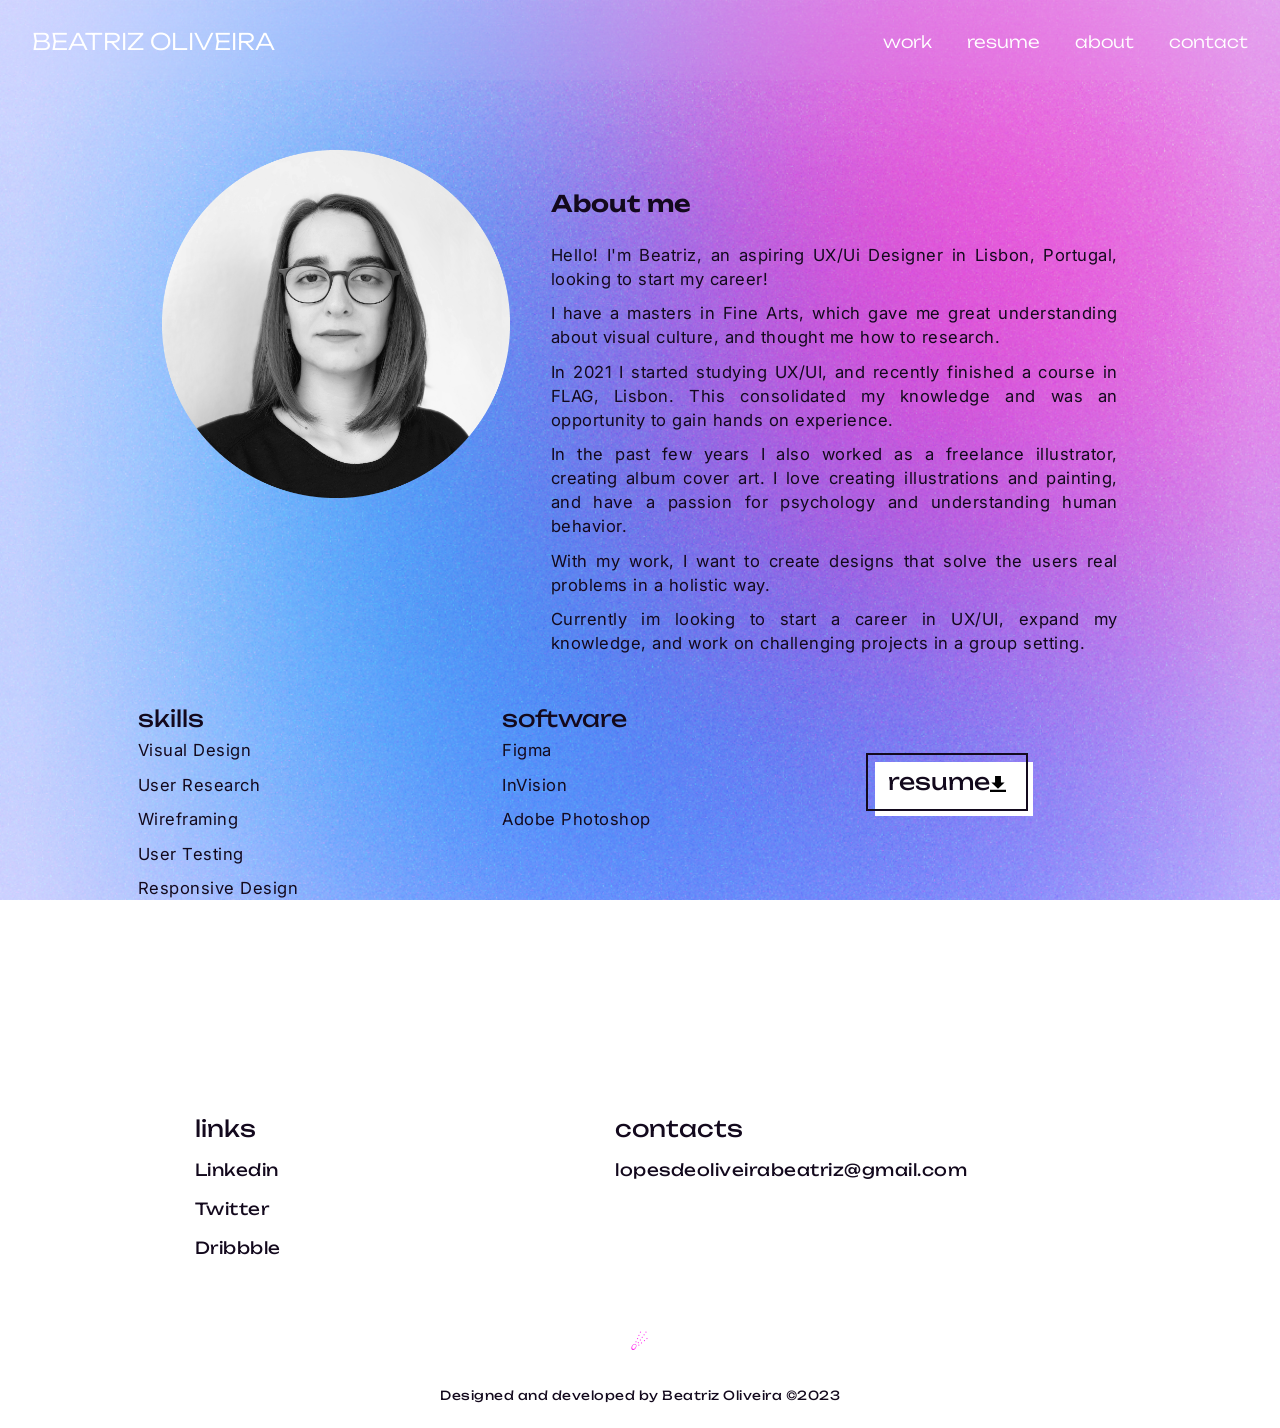
==== commit 06879ad0: "project 2" ====
--- a/about.html
+++ b/about.html
@@ -6,6 +6,14 @@
     <meta http-equiv="X-UA-Compatible" content="IE=edge">
     <meta name="viewport" content="width=device-width, initial-scale=1.0">
     <title>Portfolio Beatriz Oliveira</title>
+
+    <link rel="apple-touch-icon" sizes="76x76" href="/apple-touch-icon.png">
+    <link rel="icon" type="image/png" sizes="32x32" href="/favicon-32x32.png">
+    <link rel="icon" type="image/png" sizes="16x16" href="/favicon-16x16.png">
+    <link rel="manifest" href="/site.webmanifest">
+    <link rel="mask-icon" href="/safari-pinned-tab.svg" color="#5bbad5">
+    <meta name="msapplication-TileColor" content="#da532c">
+    <meta name="theme-color" content="#ffffff">
 
     <link rel="stylesheet" href="css/reset.css">
     <link rel="stylesheet" href="css/aos.css">
@@ -22,9 +30,9 @@
         <nav class="main-nav">
             <ul>
                 <li><a href="index.html#name-limit">work</a></li>
-                <li><a href="https://drive.google.com/file/d/1c30F7CbvxbNqN9tIGQUNTeLo0bUeJkWR/view?usp=drive_link"
+                <li><a href="https://drive.google.com/file/d/1U-czx9sv8szuhOy6M_-UjL8RWmMMnlHL/view?usp=drive_link"
                         target="_blank">resume</a></li>
-                <li><a href="/about.html">about</a></li>
+                <li><a href="about.html">about</a></li>
                 <li><a href="#contact">contact</a></li>
             </ul>
         </nav><!--end main nav-->
@@ -46,9 +54,9 @@
                 </div>
                 <ul class="menu-list">
                     <li><a href="index.html">work</a></li>
-                    <li><a href="https://drive.google.com/file/d/1c30F7CbvxbNqN9tIGQUNTeLo0bUeJkWR/view?usp=drive_link"
+                    <li><a href="https://drive.google.com/file/d/1U-czx9sv8szuhOy6M_-UjL8RWmMMnlHL/view?usp=drive_link"
                             target="_blank">resume</a></li>
-                    <li><a href="/site_portfolio/about.html">about</a></li>
+                    <li><a href="about.html">about</a></li>
                     <li><a href="#contact">contact</a></li>
                 </ul>
             </div>
@@ -104,7 +112,7 @@
                     <div class="col-5 col-sm-5 col-md-4 col-lg-3 col-xl-3">
                         
                             <button class="btn-resume">
-                                <a href="https://drive.google.com/file/d/1c30F7CbvxbNqN9tIGQUNTeLo0bUeJkWR/view?usp=drive_link"
+                                <a href="https://drive.google.com/file/d/1U-czx9sv8szuhOy6M_-UjL8RWmMMnlHL/view?usp=drive_link"
                             target="_blank">
                                 resume<img src="files/img/el_dwnload.svg" alt="Downwards arrow to bar">
                             </a>
@@ -125,11 +133,11 @@
                     <a href="https://www.linkedin.com/in/bldo/" target="_blank">
                         <p>Linkedin</p>
                     </a>
-                    <a href="twitter.com" target="_blank">
+                    <a href="https://twitter.com/bldoliveira" target="_blank">
                         <p>Twitter</p>
                     </a>
-                    <a href="dribble.com" target="_blank">
-                        <p>Dribble</p>
+                    <a href="https://dribbble.com/BLDO" target="_blank">
+                        <p>Dribbble</p>
                     </a>
                 </div><!-- end col -->
 
--- a/css/main.css
+++ b/css/main.css
@@ -45,6 +45,11 @@
 #project1 {
     background: rgb(230, 222, 255);
     background: linear-gradient(180deg, rgb(206, 189, 255) 0%, rgba(171, 237, 255, 1) 47%, rgba(255, 185, 80, 1) 95%);
+}
+
+#project2 {
+    background: rgb(244,176,45);
+    background: linear-gradient(180deg, rgba(244,176,45,1) 0%, rgba(240,136,45,1) 52%, rgba(219,94,48,1) 100%);
 }
 
 h1 {
@@ -526,6 +531,7 @@
 .thumbnail-container p {
     font-weight: 300;
     color: #fff;
+    text-align: left;
 }
 
 .thumbnail-container a {
@@ -787,6 +793,7 @@
 .persona-block li {
     margin: 9px 0;
     list-style-type:disc;
+    color: #13091d;
 }
 
 .quotes {
@@ -942,7 +949,6 @@
         font-size: 58.5%;
     }
 
- 
     .main-nav {
         display: none;
     }
@@ -964,8 +970,6 @@
     .cover {
         height: 300px;
     }
-
-   
 
 }
 
@@ -979,7 +983,7 @@
     }
 
     .cover {
-        height: 200px;
+        height: 250px;
     }
 
     .col-footer {
